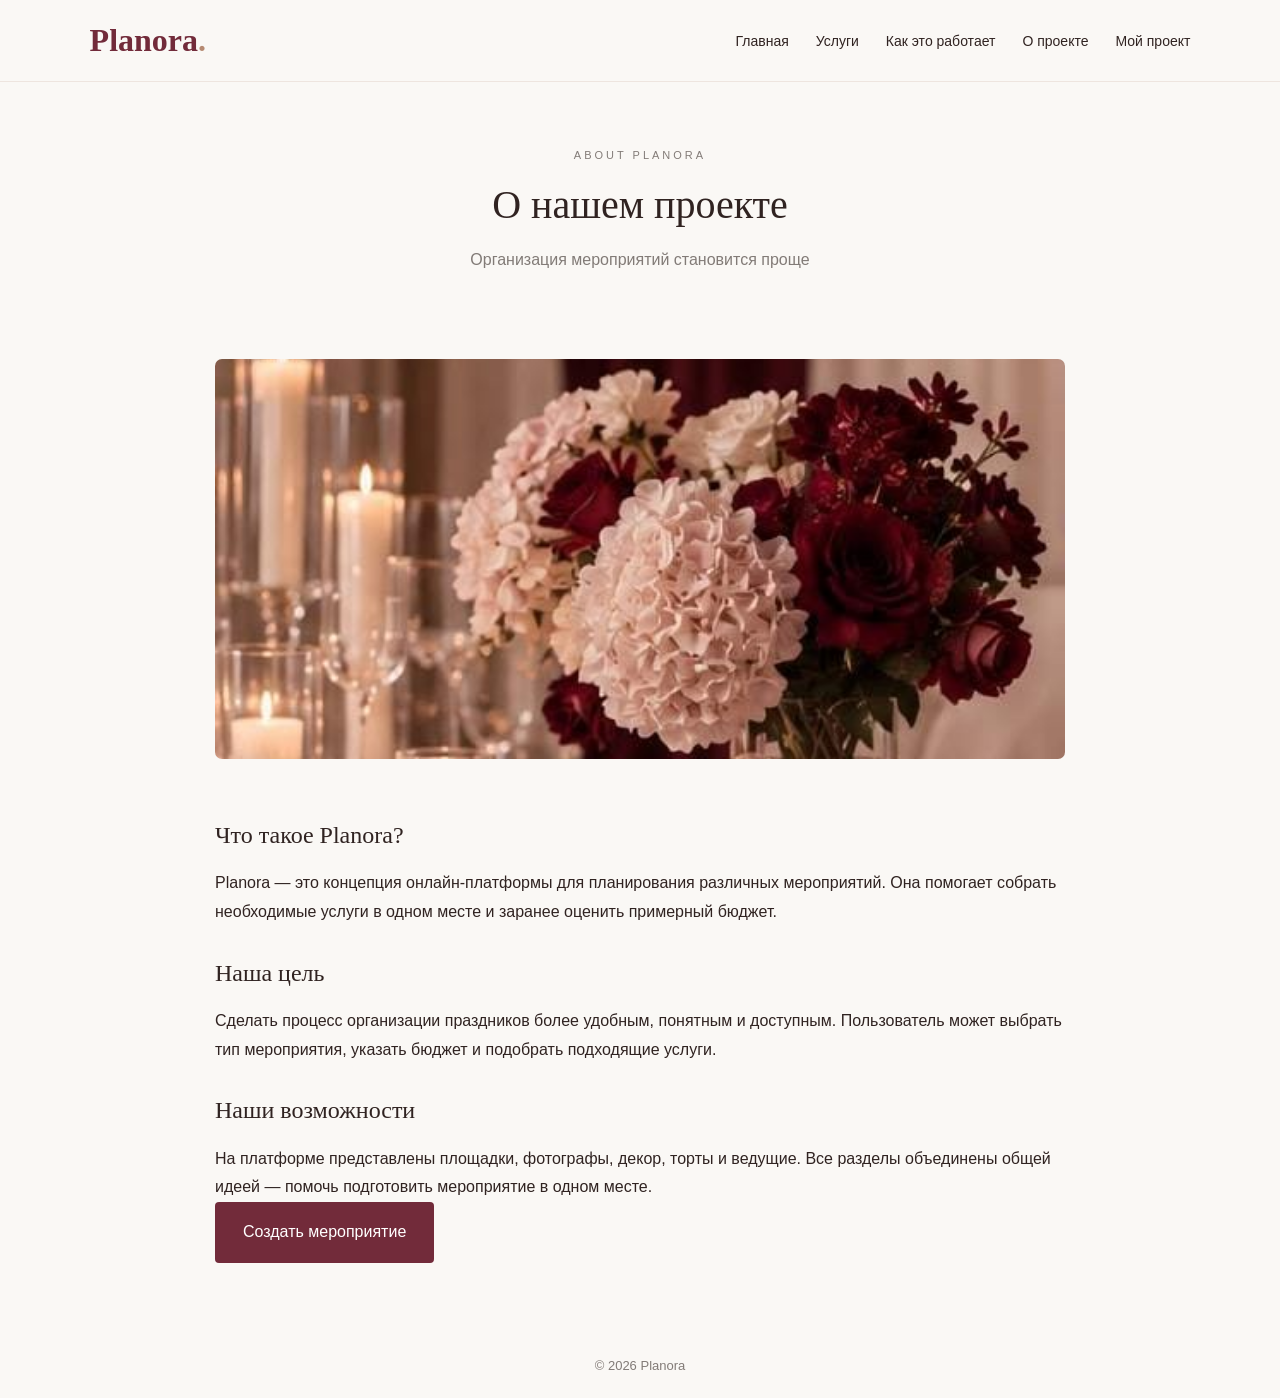
==== about.html @ 48436bf9 "обновление сайта planora" ====
<!DOCTYPE html>
<html lang="ru">
<head>
    <meta charset="UTF-8">
    <meta name="viewport" content="width=device-width, initial-scale=1.0">
    <title>О проекте — Planora</title>
    <link rel="stylesheet" href="style.css">
</head>
<body>

<header class="header">
    <a href="index.html" class="logo">Planora<span>.</span></a>
    <nav>
        <a href="index.html">Главная</a>
        <a href="catalog.html">Услуги</a>
        <a href="how.html">Как это работает</a>
        <a href="about.html">О проекте</a>
        <a href="project.html">Мой проект</a>
    </nav>
</header>

<section class="page-title">
    <p class="subtitle">ABOUT PLANORA</p>
    <h1>О нашем проекте</h1>
    <p>Организация мероприятий становится проще</p>
</section>

<section class="content">
    <img src="images/other.jpeg" alt="Атмосфера мероприятия">

    <h2>Что такое Planora?</h2>
    <p>
        Planora — это концепция онлайн-платформы для планирования
        различных мероприятий. Она помогает собрать необходимые
        услуги в одном месте и заранее оценить примерный бюджет.
    </p>

    <h2>Наша цель</h2>
    <p>
        Сделать процесс организации праздников более удобным,
        понятным и доступным. Пользователь может выбрать тип
        мероприятия, указать бюджет и подобрать подходящие услуги.
    </p>

    <h2>Наши возможности</h2>
    <p>
        На платформе представлены площадки, фотографы, декор,
        торты и ведущие. Все разделы объединены общей идеей —
        помочь подготовить мероприятие в одном месте.
    </p>

    <a href="date.html" class="btn">Создать мероприятие</a>
</section>

<footer><p>© 2026 Planora</p></footer>

</body>
</html>
---- style.css ----
* {
    margin: 0;
    padding: 0;
    box-sizing: border-box;
}

body {
    font-family: Arial, sans-serif;
    background: #FAF8F5;
    color: #302321;
}

a {
    text-decoration: none;
    color: inherit;
}

.header {
    background: #FAF8F5;
    padding: 22px 7%;
    display: flex;
    justify-content: space-between;
    align-items: center;
    border-bottom: 1px solid #eee5df;
}

.logo {
    font-family: Georgia, serif;
    font-size: 32px;
    color: #722B3A;
    font-weight: bold;
}

.logo span {
    color: #B68A72;
}

nav {
    display: flex;
    align-items: center;
    gap: 27px;
    font-size: 14px;
}

nav a:hover {
    color: #A15B68;
}

.dropdown {
    position: relative;
}

.dropdown-content {
    display: none;
    position: absolute;
    top: 20px;
    left: 0;
    background: white;
    min-width: 170px;
    box-shadow: 0 5px 20px #00000015;
    border-radius: 8px;
    z-index: 10;
}

.dropdown-content a {
    display: block;
    padding: 12px 15px;
}

.dropdown:hover .dropdown-content,
.dropdown:focus-within .dropdown-content {
    display: block;
}

.hero {
    padding: 65px 7%;
    display: flex;
    align-items: center;
    gap: 50px;
}

.hero-content {
    flex: 1;
}

.subtitle {
    color: #A16A6D;
    letter-spacing: 3px;
    font-size: 11px;
    margin-bottom: 20px;
}

h1, h2 {
    font-family: Georgia, serif;
    font-weight: normal;
}

h1 {
    font-size: 48px;
    line-height: 1.2;
    margin-bottom: 22px;
}

.hero-content > p:not(.subtitle) {
    color: #827B77;
    line-height: 1.8;
    margin-bottom: 30px;
}

.hero-image {
    flex: 1;
}

.hero-image img {
    width: 100%;
    height: 430px;
    object-fit: cover;
    border-radius: 5px;
}

.btn {
    display: inline-block;
    background: #722B3A;
    color: white;
    padding: 16px 28px;
    border-radius: 4px;
    transition: 0.3s;
}

.btn:hover {
    background: #54202C;
}

.section {
    padding: 65px 7%;
}

.section-heading {
    text-align: center;
    margin-bottom: 40px;
}

.section-heading h2 {
    font-size: 36px;
    margin-bottom: 12px;
}

.section-heading > p:last-child {
    color: #827B77;
}

.category-grid {
    display: grid;
    grid-template-columns: repeat(3, 1fr);
    gap: 25px;
}

.category-card {
    background: white;
    padding-bottom: 22px;
    border-radius: 7px;
    overflow: hidden;
    transition: 0.3s;
}

.category-card:hover {
    transform: translateY(-5px);
    box-shadow: 0 10px 25px #00000012;
}

.category-card img {
    width: 100%;
    height: 220px;
    object-fit: cover;
}

.category-card h3 {
    font-family: Georgia, serif;
    font-size: 23px;
    font-weight: normal;
    margin: 18px 18px 8px;
}

.category-card p {
    color: #827B77;
    font-size: 14px;
    margin: 0 18px;
}

.bottom-banner {
    background: #F0E6E0;
    text-align: center;
    padding: 65px 20px;
}

.bottom-banner h2 {
    font-size: 34px;
    margin-bottom: 25px;
}

footer {
    text-align: center;
    padding: 25px;
    color: #827B77;
    font-size: 13px;
}

.page-title {
    text-align: center;
    padding: 55px 20px 35px;
}

.page-title h1 {
    font-size: 40px;
}

.page-title p {
    color: #827B77;
    margin-top: 12px;
}

.cards {
    display: grid;
    grid-template-columns: repeat(3, 1fr);
    gap: 25px;
    padding: 20px 7% 70px;
}

.service-card {
    background: white;
    border-radius: 7px;
    overflow: hidden;
    padding-bottom: 22px;
}

.service-card img {
    width: 100%;
    height: 230px;
    object-fit: cover;
}

.service-card h3 {
    font-family: Georgia, serif;
    font-size: 22px;
    font-weight: normal;
    margin: 18px;
}

.service-card p {
    color: #827B77;
    margin: 0 18px 12px;
    line-height: 1.5;
}

.price {
    color: #722B3A;
    font-weight: bold;
    margin: 0 18px;
}

.content {
    max-width: 900px;
    margin: auto;
    padding: 35px 25px 70px;
    line-height: 1.8;
}

.content h2 {
    margin: 25px 0 12px;
}

.content img {
    width: 100%;
    max-height: 400px;
    object-fit: cover;
    border-radius: 7px;
    margin: 20px 0;
}

.form-card {
    max-width: 650px;
    margin: 20px auto 70px;
    background: white;
    padding: 35px;
    border-radius: 8px;
    box-shadow: 0 5px 25px #0000000a;
}

.form-card label {
    display: block;
    margin: 18px 0 8px;
}

.form-card input,
.form-card select,
.form-card textarea {
    width: 100%;
    padding: 13px;
    border: 1px solid #ddd0c9;
    border-radius: 4px;
    font-size: 15px;
    background: #fff;
}

.form-card button {
    border: none;
    cursor: pointer;
    font-size: 15px;
    margin-top: 25px;
}

.step-links {
    display: flex;
    justify-content: space-between;
    margin-top: 30px;
}

.project-info {
    background: white;
    padding: 25px;
    border-radius: 7px;
    margin-bottom: 20px;
}

.project-info p {
    margin: 10px 0;
}

@media (max-width: 800px) {
    .header {
        flex-direction: column;
        gap: 20px;
    }

    nav {
        flex-wrap: wrap;
        justify-content: center;
        gap: 15px;
    }

    .hero {
        flex-direction: column;
        padding: 35px 6%;
    }

    h1 {
        font-size: 36px;
    }

    .hero-image img {
        height: 280px;
    }

    .category-grid,
    .cards {
        grid-template-columns: 1fr;
    }
}
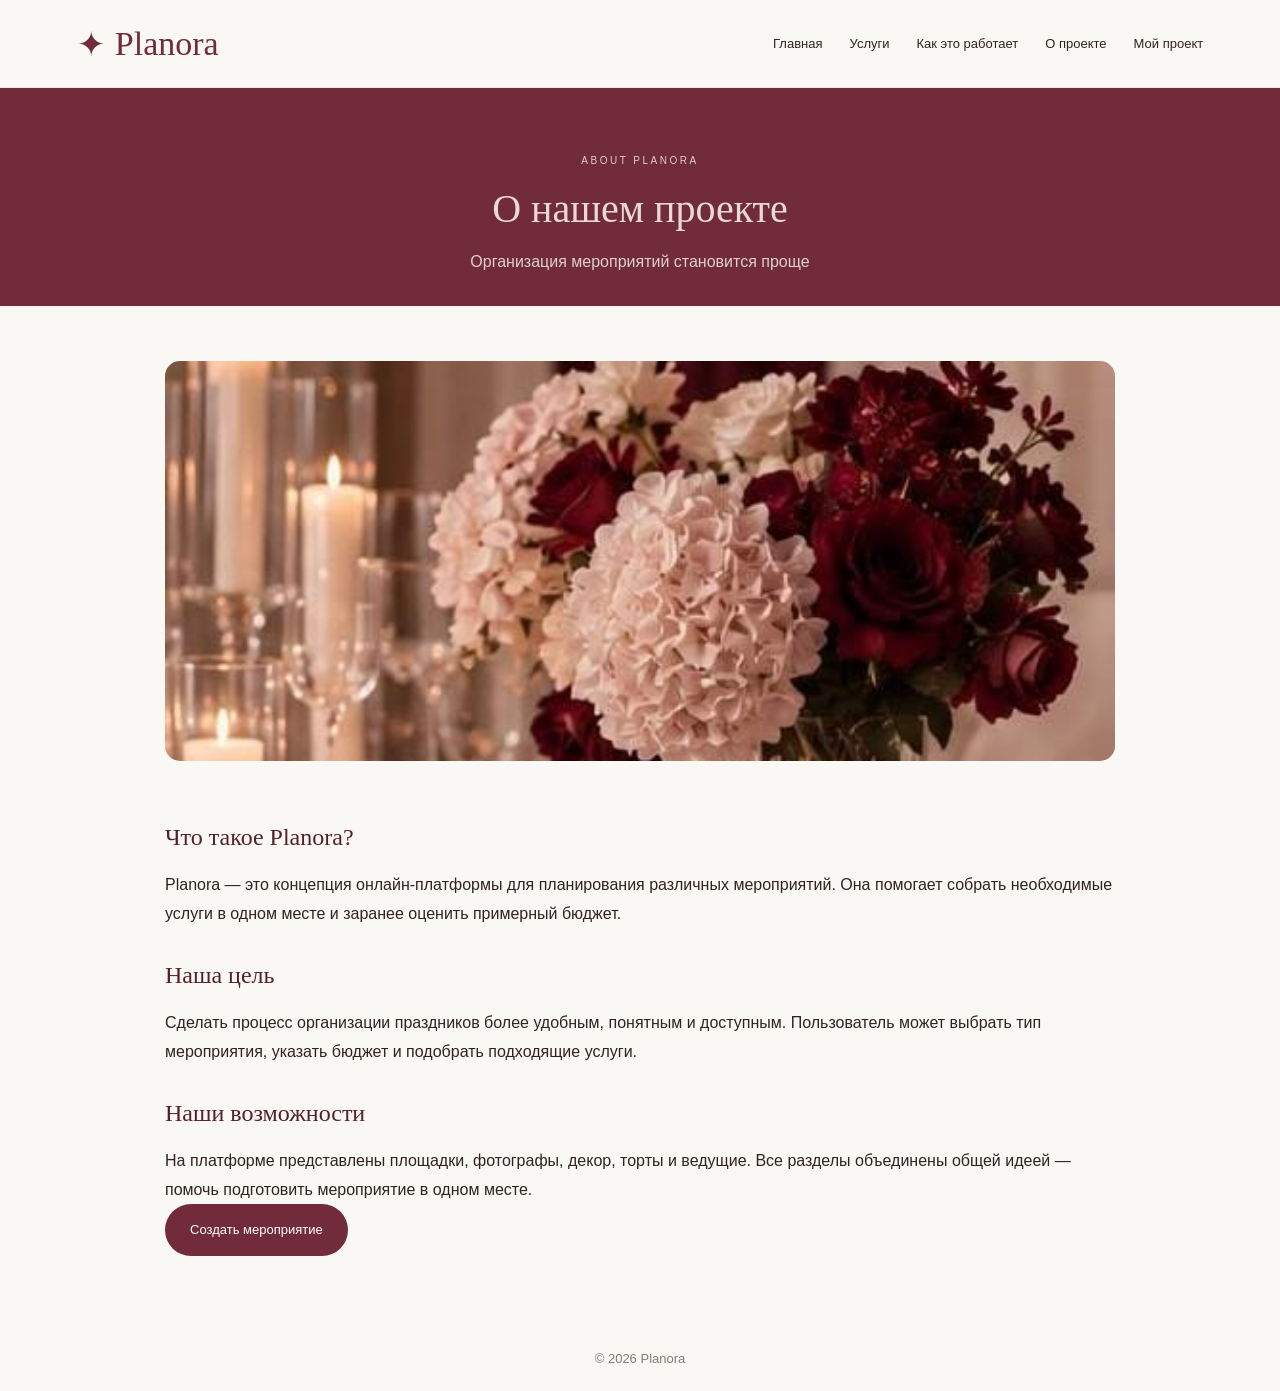
==== commit ae7a4ba0: "h" ====
--- a/about.html
+++ b/about.html
@@ -10,7 +10,7 @@
 <body>
 
 <header class="header">
-    <a href="index.html" class="logo">Planora<span>.</span></a>
+    <a href="index.html" class="logo"><span>✦</span>Planora</a>
     <nav>
         <a href="index.html">Главная</a>
         <a href="catalog.html">Услуги</a>
--- a/style.css
+++ b/style.css
@@ -1,3 +1,5 @@
+
+/* ОСНОВНЫЕ НАСТРОЙКИ */
 
 * {
     margin: 0;
@@ -5,10 +7,20 @@
     box-sizing: border-box;
 }
 
+:root {
+    --burgundy: #722B3A;
+    --dark-burgundy: #54202C;
+    --rose: #B68A85;
+    --cream: #FAF8F5;
+    --beige: #F0E6E0;
+    --text: #302321;
+    --muted: #827B77;
+}
+
 body {
     font-family: Arial, sans-serif;
-    background: #FAF8F5;
-    color: #302321;
+    background: var(--cream);
+    color: var(--text);
 }
 
 a {
@@ -16,31 +28,73 @@
     color: inherit;
 }
 
+h1, h2, h3 {
+    font-family: Georgia, serif;
+    font-weight: normal;
+}
+
+/* ШАПКА И ЛОГОТИП */
+
 .header {
-    background: #FAF8F5;
-    padding: 22px 7%;
+    background: var(--cream);
+    min-height: 88px;
+    padding: 15px 6%;
     display: flex;
     justify-content: space-between;
     align-items: center;
     border-bottom: 1px solid #eee5df;
+    gap: 25px;
+    position: relative;
+    z-index: 20;
 }
 
 .logo {
+    display: flex;
+    align-items: center;
+    gap: 10px;
+    color: var(--burgundy);
     font-family: Georgia, serif;
-    font-size: 32px;
-    color: #722B3A;
-    font-weight: bold;
-}
-
-.logo span {
-    color: #B68A72;
-}
+    font-size: 34px;
+    font-weight: normal;
+    white-space: nowrap;
+}
+
+.logo-star {
+    font-family: Georgia, serif;
+    font-size: 48px;
+    color: var(--burgundy);
+    line-height: 1;
+}
+
+.logo-text {
+    display: flex;
+    flex-direction: column;
+}
+
+.logo-name {
+    letter-spacing: -1px;
+}
+
+.logo-caption {
+    font-family: Arial, sans-serif;
+    font-size: 9px;
+    letter-spacing: 2px;
+    text-align: center;
+    margin-top: 2px;
+}
+
+/* НАВИГАЦИЯ */
 
 nav {
     display: flex;
     align-items: center;
     gap: 27px;
-    font-size: 14px;
+    font-size: 13px;
+}
+
+nav > a,
+.dropdown > a {
+    transition: 0.3s;
 }
 
 nav a:hover {
@@ -54,18 +108,26 @@
 .dropdown-content {
     display: none;
     position: absolute;
-    top: 20px;
-    left: 0;
+    top: 100%;
+    left: -15px;
+    padding-top: 12px;
     background: white;
-    min-width: 170px;
-    box-shadow: 0 5px 20px #00000015;
+    min-width: 180px;
+    box-shadow: 0 8px 25px #00000012;
     border-radius: 8px;
-    z-index: 10;
+    overflow: hidden;
+    z-index: 30;
 }
 
 .dropdown-content a {
     display: block;
-    padding: 12px 15px;
+    padding: 13px 16px;
+    transition: 0.2s;
+}
+
+.dropdown-content a:hover {
+    background: var(--beige);
+    color: var(--burgundy);
 }
 
 .dropdown:hover .dropdown-content,
@@ -73,64 +135,107 @@
     display: block;
 }
 
+.nav-project {
+    background: var(--burgundy);
+    color: white;
+    padding: 13px 27px;
+    border-radius: 30px;
+}
+
+nav .nav-project:hover {
+    background: var(--dark-burgundy);
+    color: white;
+}
+
+/* ГЛАВНЫЙ ЭКРАН */
+
 .hero {
-    padding: 65px 7%;
+    padding: 55px 7%;
     display: flex;
     align-items: center;
-    gap: 50px;
+    gap: 45px;
+    background: var(--beige);
+    min-height: 470px;
+    overflow: hidden;
 }
 
 .hero-content {
     flex: 1;
+    max-width: 520px;
 }
 
 .subtitle {
     color: #A16A6D;
-    letter-spacing: 3px;
-    font-size: 11px;
+    letter-spacing: 2.5px;
+    font-size: 10px;
     margin-bottom: 20px;
 }
 
-h1, h2 {
-    font-family: Georgia, serif;
-    font-weight: normal;
-}
-
 h1 {
-    font-size: 48px;
-    line-height: 1.2;
+    font-size: 49px;
+    line-height: 1.13;
     margin-bottom: 22px;
+    color: var(--dark-burgundy);
 }
 
 .hero-content > p:not(.subtitle) {
-    color: #827B77;
+    color: var(--muted);
     line-height: 1.8;
-    margin-bottom: 30px;
+    font-size: 14px;
+    margin-bottom: 28px;
+    max-width: 430px;
 }
 
 .hero-image {
     flex: 1;
+    position: relative;
+    min-width: 0;
 }
 
 .hero-image img {
     width: 100%;
-    height: 430px;
+    height: 390px;
     object-fit: cover;
-    border-radius: 5px;
-}
+    border-radius: 180px 0 0 0;
+    display: block;
+    border: 1px solid #B68A85;
+    padding: 5px;
+}
+
+/* КНОПКИ */
 
 .btn {
     display: inline-block;
-    background: #722B3A;
+    background: var(--burgundy);
     color: white;
-    padding: 16px 28px;
-    border-radius: 4px;
+    padding: 14px 25px;
+    border-radius: 30px;
+    font-size: 13px;
     transition: 0.3s;
 }
 
 .btn:hover {
-    background: #54202C;
-}
+    background: var(--dark-burgundy);
+    transform: translateY(-2px);
+}
+
+.btn-outline {
+    display: inline-block;
+    color: var(--burgundy);
+    border: 1px solid var(--burgundy);
+    padding: 12px 23px;
+    border-radius: 30px;
+    margin-left: 10px;
+    font-size: 13px;
+    transition: 0.3s;
+}
+
+.btn-outline:hover {
+    background: var(--burgundy);
+    color: white;
+}
+
+/* КАТЕГОРИИ */
 
 .section {
     padding: 65px 7%;
@@ -138,30 +243,34 @@
 
 .section-heading {
     text-align: center;
-    margin-bottom: 40px;
+    margin-bottom: 35px;
 }
 
 .section-heading h2 {
-    font-size: 36px;
+    font-size: 35px;
     margin-bottom: 12px;
+    color: var(--dark-burgundy);
 }
 
 .section-heading > p:last-child {
-    color: #827B77;
+    color: var(--muted);
+    font-size: 14px;
 }
 
 .category-grid {
     display: grid;
-    grid-template-columns: repeat(3, 1fr);
-    gap: 25px;
+    grid-template-columns: repeat(5, minmax(0, 1fr));
+    gap: 17px;
+    background-color: #FAF8F5;
 }
 
 .category-card {
-    background: white;
-    padding-bottom: 22px;
-    border-radius: 7px;
+    background: var(--beige);
+    padding: 9px 9px 17px;
+    border-radius: 18px;
     overflow: hidden;
     transition: 0.3s;
+    display: block;
 }
 
 .category-card:hover {
@@ -171,54 +280,96 @@
 
 .category-card img {
     width: 100%;
-    height: 220px;
+    height: 145px;
     object-fit: cover;
+    border-radius: 13px;
+    display: block;
 }
 
 .category-card h3 {
-    font-family: Georgia, serif;
-    font-size: 23px;
-    font-weight: normal;
-    margin: 18px 18px 8px;
+    font-size: 18px;
+    margin: 15px 7px 6px;
+    color: var(--dark-burgundy);
 }
 
 .category-card p {
-    color: #827B77;
-    font-size: 14px;
-    margin: 0 18px;
-}
+    color: var(--muted);
+    font-size: 12px;
+    margin: 0 7px;
+    line-height: 1.5;
+}
+
+/* НИЖНИЙ БЛОК */
 
 .bottom-banner {
-    background: #F0E6E0;
+    background: var(--beige);
     text-align: center;
-    padding: 65px 20px;
+    padding: 55px 20px;
+    position: relative;
+    overflow: hidden;
+}
+
+.bottom-banner::before {
+    content: "";
+    position: absolute;
+    width: 280px;
+    height: 100px;
+    background: #E9D9D3;
+    border-radius: 50%;
+    left: -70px;
+    top: -45px;
+}
+
+.bottom-banner::after {
+    content: "";
+    position: absolute;
+    width: 300px;
+    height: 120px;
+    background: var(--burgundy);
+    border-radius: 100% 0 0 0;
+    right: -80px;
+    bottom: -65px;
+}
+
+.bottom-banner .subtitle,
+.bottom-banner h2,
+.bottom-banner .btn {
+    position: relative;
+    z-index: 1;
 }
 
 .bottom-banner h2 {
-    font-size: 34px;
+    font-size: 30px;
     margin-bottom: 25px;
+    color: var(--dark-burgundy);
 }
 
 footer {
     text-align: center;
     padding: 25px;
-    color: #827B77;
+    color: var(--muted);
     font-size: 13px;
 }
+
+/* ЗАГОЛОВКИ ВНУТРЕННИХ СТРАНИЦ */
 
 .page-title {
     text-align: center;
     padding: 55px 20px 35px;
+    background-color: #722B3A;
 }
 
 .page-title h1 {
     font-size: 40px;
+    color: #E9D9D3;
 }
 
 .page-title p {
-    color: #827B77;
+    color: #ddd0c9;
     margin-top: 12px;
 }
+
+/* КАРТОЧКИ УСЛУГ */
 
 .cards {
     display: grid;
@@ -229,9 +380,16 @@
 
 .service-card {
     background: white;
-    border-radius: 7px;
+    border-radius: 13px;
     overflow: hidden;
     padding-bottom: 22px;
+    box-shadow: 0 5px 20px #00000008;
+    transition: 0.3s;
+}
+
+.service-card:hover {
+    transform: translateY(-4px);
+    box-shadow: 0 10px 25px #00000012;
 }
 
 .service-card img {
@@ -241,26 +399,41 @@
 }
 
 .service-card h3 {
-    font-family: Georgia, serif;
     font-size: 22px;
-    font-weight: normal;
     margin: 18px;
 }
 
 .service-card p {
-    color: #827B77;
+    color: var(--muted);
     margin: 0 18px 12px;
     line-height: 1.5;
 }
 
 .price {
-    color: #722B3A;
+    color: var(--burgundy);
     font-weight: bold;
     margin: 0 18px;
 }
 
+/* КНОПКА НАЗАД */
+
+.back-link {
+    display: inline-block;
+    margin: 25px 7% 0;
+    color: var(--burgundy);
+    font-size: 14px;
+    transition: 0.3s;
+}
+
+.back-link:hover {
+    color: var(--rose);
+    transform: translateX(-3px);
+}
+
+/* ТЕКСТОВЫЕ СТРАНИЦЫ */
+
 .content {
-    max-width: 900px;
+    max-width: 1000px;
     margin: auto;
     padding: 35px 25px 70px;
     line-height: 1.8;
@@ -268,22 +441,25 @@
 
 .content h2 {
     margin: 25px 0 12px;
+    color: var(--dark-burgundy);
 }
 
 .content img {
     width: 100%;
     max-height: 400px;
     object-fit: cover;
-    border-radius: 7px;
+    border-radius: 15px;
     margin: 20px 0;
 }
+
+/* ФОРМЫ */
 
 .form-card {
     max-width: 650px;
     margin: 20px auto 70px;
     background: white;
     padding: 35px;
-    border-radius: 8px;
+    border-radius: 15px;
     box-shadow: 0 5px 25px #0000000a;
 }
 
@@ -298,7 +474,7 @@
     width: 100%;
     padding: 13px;
     border: 1px solid #ddd0c9;
-    border-radius: 4px;
+    border-radius: 7px;
     font-size: 15px;
     background: #fff;
 }
@@ -319,24 +495,44 @@
 .project-info {
     background: white;
     padding: 25px;
-    border-radius: 7px;
+    border-radius: 12px;
     margin-bottom: 20px;
 }
 
 .project-info p {
     margin: 10px 0;
+}
+
+/* АДАПТАЦИЯ */
+
+@media (max-width: 1000px) {
+    .header {
+        padding: 15px 4%;
+    }
+
+    nav {
+        gap: 15px;
+    }
+
+    .category-grid {
+        grid-template-columns: repeat(3, 1fr);
+    }
+
+    .category-card img {
+        height: 170px;
+    }
 }
 
 @media (max-width: 800px) {
     .header {
         flex-direction: column;
-        gap: 20px;
+        gap: 17px;
     }
 
     nav {
         flex-wrap: wrap;
         justify-content: center;
-        gap: 15px;
+        gap: 14px;
     }
 
     .hero {
@@ -344,16 +540,62 @@
         padding: 35px 6%;
     }
 
+    .hero-content {
+        max-width: 100%;
+    }
+
     h1 {
         font-size: 36px;
     }
 
+    .hero-image {
+        width: 100%;
+    }
+
     .hero-image img {
         height: 280px;
+        border-radius: 100px 0 0 0;
+    }
+
+    .category-grid,
+    .cards {
+        grid-template-columns: repeat(2, 1fr);
+    }
+}
+
+@media (max-width: 500px) {
+    .logo {
+        font-size: 29px;
+    }
+
+    .logo-star {
+        font-size: 40px;
+    }
+
+    nav {
+        font-size: 12px;
+        gap: 12px;
     }
 
     .category-grid,
     .cards {
         grid-template-columns: 1fr;
     }
-}
+
+    .category-card img {
+        height: 190px;
+    }
+
+    .section-heading h2 {
+        font-size: 29px;
+    }
+
+    .form-card {
+        margin: 20px 15px 50px;
+        padding: 22px;
+    }
+
+    .btn-outline {
+        margin: 10px 0 0;
+    }
+}
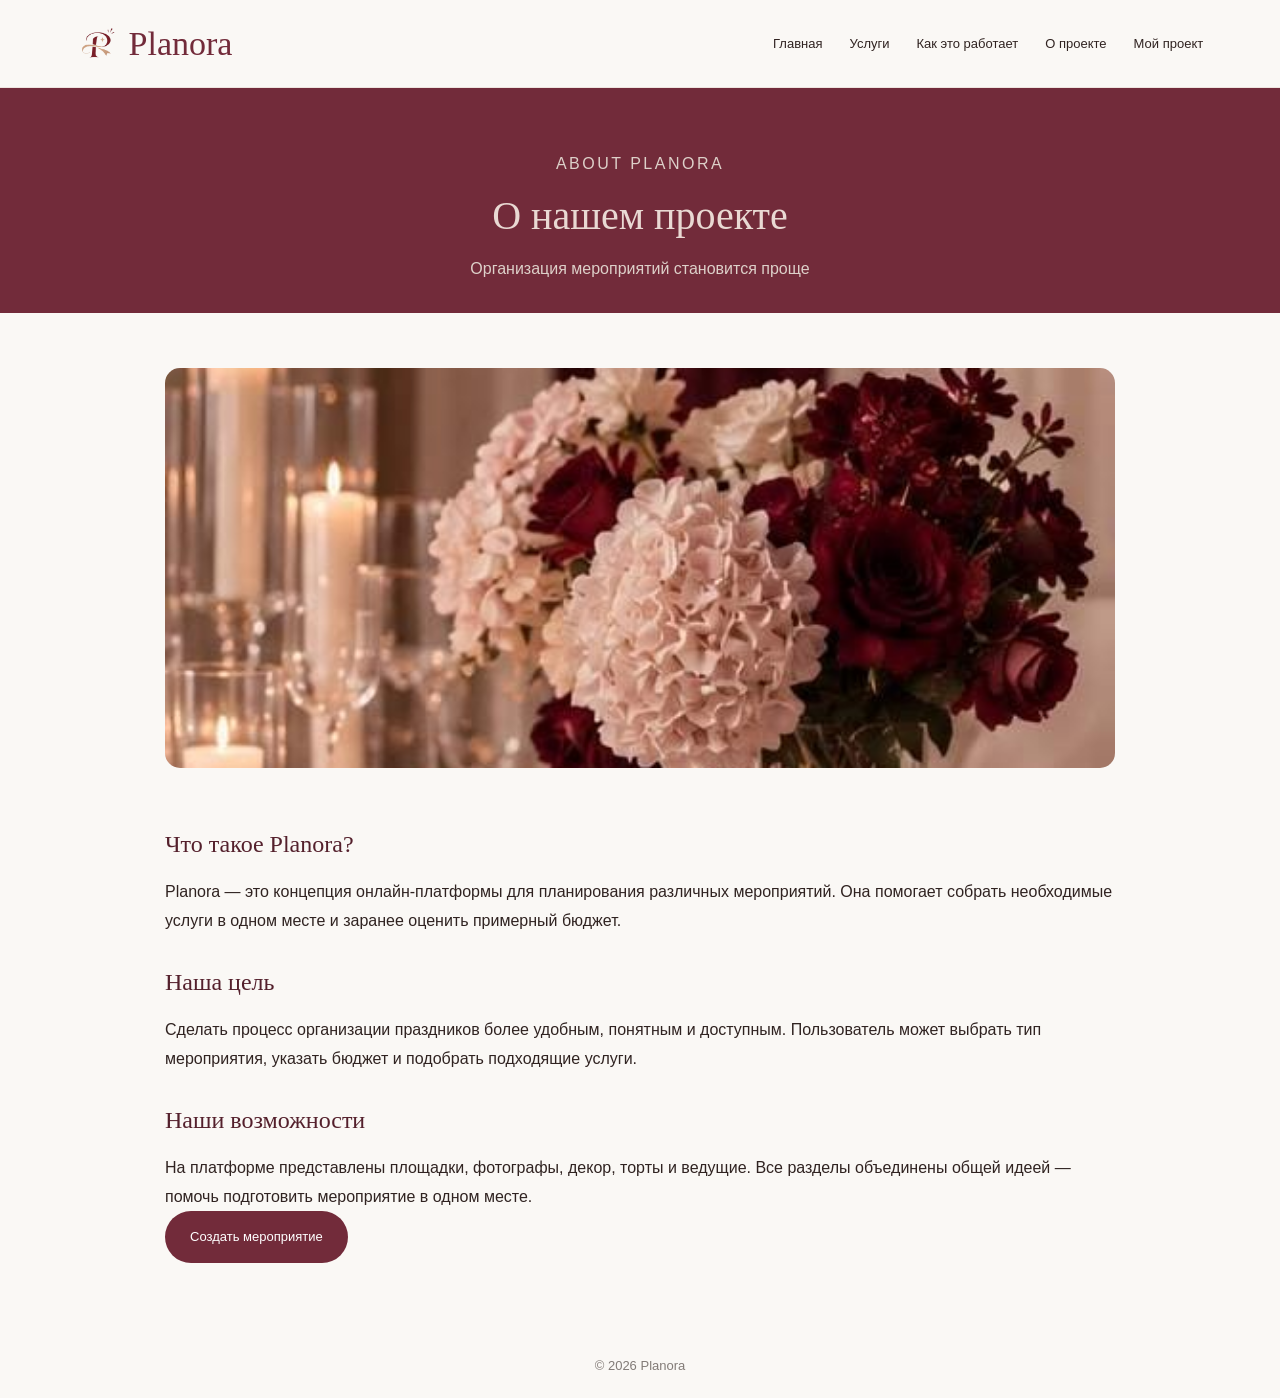
==== commit 5ac1c955: "logo" ====
--- a/about.html
+++ b/about.html
@@ -10,7 +10,10 @@
 <body>
 
 <header class="header">
-    <a href="index.html" class="logo"><span>✦</span>Planora</a>
+    <a href="index.html" class="logo site-brand">
+        <img src="images/logoo.png" alt="Planora логотип" class="site-brand-img">
+        <span>Planora</span>
+    </a>
     <nav>
         <a href="index.html">Главная</a>
         <a href="catalog.html">Услуги</a>
--- a/style.css
+++ b/style.css
@@ -46,6 +46,23 @@
     gap: 25px;
     position: relative;
     z-index: 20;
+}
+
+.site-brand {
+    display: inline-flex;
+    align-items: center;
+    gap: 12px;
+}
+
+.site-brand-img {
+    height: 44px;
+    width: auto;
+    object-fit: contain;
+}
+
+.site-brand-text {
+    display: flex;
+    flex-direction: column;
 }
 
 .logo {
@@ -167,7 +184,7 @@
 .subtitle {
     color: #A16A6D;
     letter-spacing: 2.5px;
-    font-size: 10px;
+    font-size: 16px;
     margin-bottom: 20px;
 }
 
@@ -261,7 +278,20 @@
     display: grid;
     grid-template-columns: repeat(5, minmax(0, 1fr));
     gap: 17px;
-    background-color: #FAF8F5;
+}
+
+.categories-bg {
+    background-color: #722B3A;
+    width: 100%;
+}
+
+.categories-bg .section-heading h2 {
+    color: #FAF8F5;
+}
+
+.categories-bg .section-heading > p:last-child,
+.categories-bg .subtitle {
+    color: #E9D9D3;
 }
 
 .category-card {
@@ -291,6 +321,7 @@
     margin: 15px 7px 6px;
     color: var(--dark-burgundy);
 }
+
 
 .category-card p {
     color: var(--muted);
